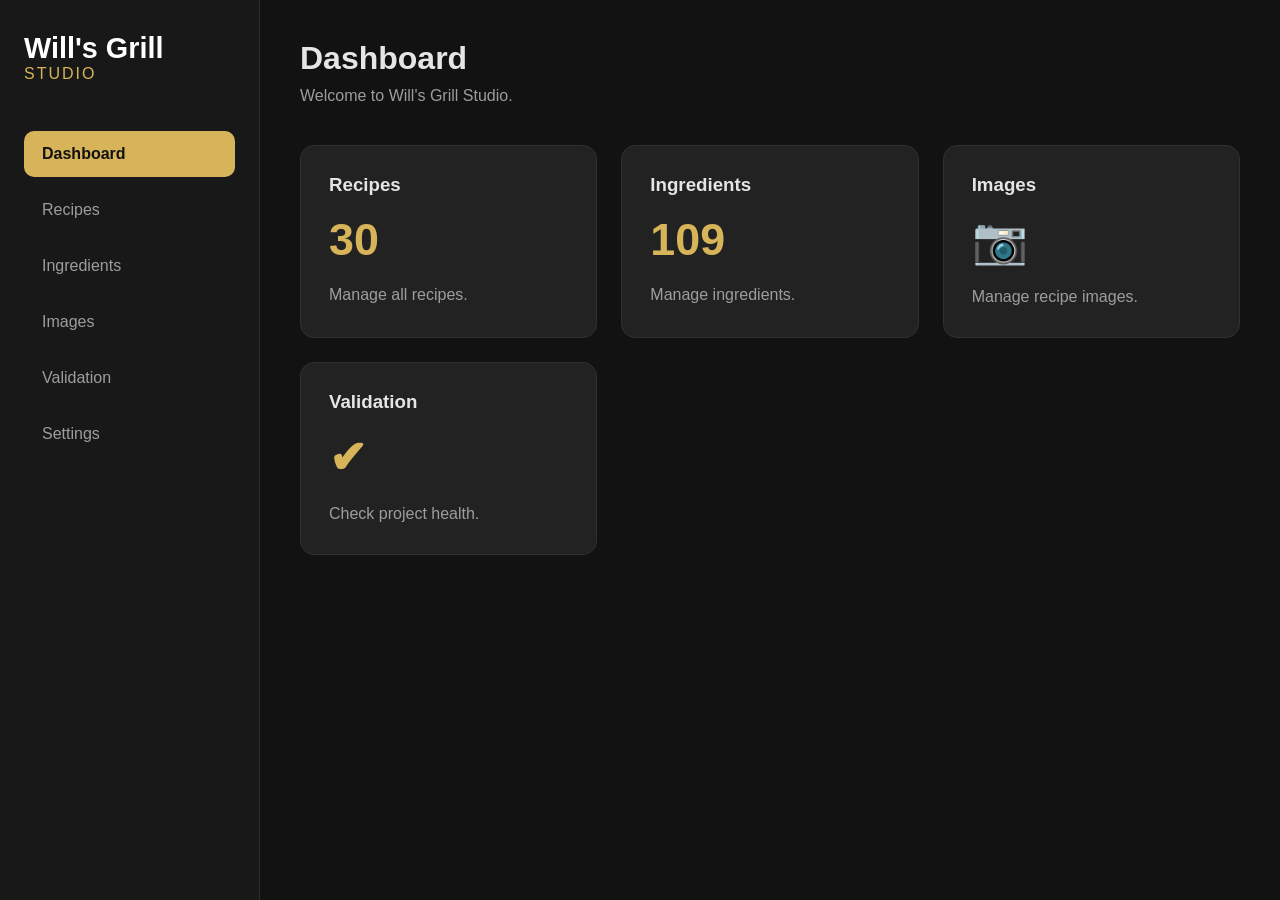
==== index.html @ d0d56530 "alpha" ====
<!DOCTYPE html>
<html lang="en">

<head>

    <meta charset="UTF-8">
    <meta name="viewport" content="width=device-width, initial-scale=1.0">

    <title>Will's Grill Studio</title>

    <link rel="stylesheet" href="assets/css/style.css">

</head>

<body>

<div class="app">

    <aside class="sidebar">

        <div class="brand">

            <h1>Will's Grill</h1>

            <span>Studio</span>

        </div>

        <nav>

            <a href="index.html" class="active">
                Dashboard
            </a>

            <a href="pages/recipes.html">
                Recipes
            </a>

            <a href="pages/ingredients.html">
                Ingredients
            </a>

            <a href="pages/images.html">
                Images
            </a>

            <a href="pages/validation.html">
                Validation
            </a>

            <a href="pages/settings.html">
                Settings
            </a>

        </nav>

    </aside>

    <main class="content">

        <header>

            <h2>Dashboard</h2>

            <p>
                Welcome to Will's Grill Studio.
            </p>

        </header>

        <section class="dashboard-grid">

            <div class="card">

                <h3>Recipes</h3>

                <div class="stat" id="recipeCount">
                    --
                </div>

                <p>Manage all recipes.</p>

            </div>

            <div class="card">

                <h3>Ingredients</h3>

                <div class="stat" id="ingredientCount">
                    --
                </div>

                <p>Manage ingredients.</p>

            </div>

            <div class="card">

                <h3>Images</h3>

                <div class="stat">
                    📷
                </div>

                <p>Manage recipe images.</p>

            </div>

            <div class="card">

                <h3>Validation</h3>

                <div class="stat">
                    ✔
                </div>

                <p>Check project health.</p>

            </div>

        </section>

    </main>

</div>

<script src="assets/js/config.js"></script>
<script src="assets/js/app.js"></script>

</body>

</html>
---- assets/css/style.css ----
/* ==================================================
   Will's Grill Studio
   ================================================== */

:root{

    --background:#121212;
    --sidebar:#181818;
    --card:#222222;
    --border:#303030;

    --gold:#d7b45a;
    --white:#ffffff;
    --text:#e5e5e5;
    --muted:#9d9d9d;

    --radius:14px;

}

*{

    margin:0;
    padding:0;
    box-sizing:border-box;

}

body{

    font-family:Inter,Segoe UI,Arial,sans-serif;

    background:var(--background);

    color:var(--text);

}

a{

    color:inherit;
    text-decoration:none;

}

.app{

    display:grid;

    grid-template-columns:260px 1fr;

    min-height:100vh;

}

/* ===========================
   Sidebar
   =========================== */

.sidebar{

    background:var(--sidebar);

    border-right:1px solid var(--border);

    padding:32px 24px;

}

.brand{

    margin-bottom:48px;

}

.brand h1{

    color:white;

    font-size:1.8rem;

    font-weight:700;

}

.brand span{

    color:var(--gold);

    font-size:1rem;

    letter-spacing:2px;

    text-transform:uppercase;

}

nav{

    display:flex;

    flex-direction:column;

    gap:10px;

}

nav a{

    padding:14px 18px;

    border-radius:10px;

    transition:.2s;

    color:var(--muted);

}

nav a:hover{

    background:#252525;

    color:white;

}

nav a.active{

    background:var(--gold);

    color:#111;

    font-weight:600;

}

/* ===========================
   Main
   =========================== */

.content{

    padding:40px;

}

header{

    margin-bottom:40px;

}

header h2{

    font-size:2rem;

    margin-bottom:10px;

}

header p{

    color:var(--muted);

}

/* ===========================
   Dashboard
   =========================== */

.dashboard-grid{

    display:grid;

    grid-template-columns:repeat(auto-fit,minmax(240px,1fr));

    gap:24px;

}

.card{

    background:var(--card);

    border:1px solid var(--border);

    border-radius:var(--radius);

    padding:28px;

    transition:.2s;

}

.card:hover{

    border-color:var(--gold);

    transform:translateY(-3px);

}

.card h3{

    margin-bottom:18px;

}

.stat{

    font-size:2.8rem;

    color:var(--gold);

    font-weight:700;

    margin-bottom:18px;

}

.card p{

    color:var(--muted);

    line-height:1.5;

}

/* ===========================
   Responsive
   =========================== */

@media (max-width:900px){

    .app{

        grid-template-columns:1fr;

    }

    .sidebar{

        border-right:none;

        border-bottom:1px solid var(--border);

    }

    nav{

        flex-direction:row;

        flex-wrap:wrap;

    }

}
/* ==================================================
   Recipes
================================================== */

.page-header{

    display:flex;

    justify-content:space-between;

    align-items:center;

    margin-bottom:24px;

}

.toolbar{

    margin-bottom:24px;

}

.toolbar input{

    width:100%;

    max-width:420px;

    padding:14px;

    border-radius:10px;

    border:none;

    background:#222;

    color:white;

}

.primary-button{

    background:var(--gold);

    color:#111;

    border:none;

    padding:14px 22px;

    border-radius:10px;

    cursor:pointer;

    font-weight:600;

}

.secondary-button{

    background:#2a2a2a;
    color:var(--text);
    border:1px solid var(--border);
    padding:10px 14px;
    border-radius:10px;
    cursor:pointer;

}

.recipe-grid{

    display:grid;

    grid-template-columns:repeat(auto-fill,minmax(320px,1fr));

    gap:24px;

}

.recipe-card{

    background:var(--card);

    border:1px solid var(--border);

    border-radius:14px;

    overflow:hidden;

    cursor:pointer;

    transition:.2s;

}

.recipe-card:hover{

    transform:translateY(-4px);

    border-color:var(--gold);

}

.recipe-image{

    aspect-ratio:16/9;

    overflow:hidden;

}

.recipe-image img{

    width:100%;

    height:100%;

    object-fit:cover;

}

.recipe-body{

    padding:18px;

}

.recipe-body h3{

    margin-bottom:10px;

}

.recipe-body p{

    color:var(--muted);

    margin-bottom:16px;

}

.recipe-meta{

    display:flex;

    gap:16px;

    color:var(--gold);

    font-size:.9rem;

}

.edit-action{

    width:90px;

}

.editor-panel{

    position:fixed;
    top:0;
    right:-100%;
    width:min(760px, 100%);
    height:100vh;
    background:var(--sidebar);
    border-left:1px solid var(--border);
    box-shadow:-10px 0 30px rgba(0,0,0,.35);
    transition:right .25s ease;
    z-index:20;
    display:flex;
    flex-direction:column;

}

.editor-panel.open{

    right:0;

}

.editor-header,
.editor-body{

    padding:24px;

}

.editor-header{

    display:flex;
    justify-content:space-between;
    align-items:center;
    border-bottom:1px solid var(--border);
}

.editor-body{

    overflow-y:auto;
}

.editor-tabs{

    display:flex;
    flex-wrap:wrap;
    gap:10px;
    margin-bottom:20px;
}

.tab{

    background:#222;
    color:var(--text);
    border:1px solid var(--border);
    border-radius:999px;
    padding:8px 12px;
    cursor:pointer;

}

.tab.active{

    background:var(--gold);
    color:#111;
    border-color:var(--gold);

}

.editor-form{

    display:flex;
    flex-direction:column;
    gap:20px;
}

.editor-section.hidden{

    display:none;

}

.editor-section.visible{

    display:block;

}

.field-grid{

    display:grid;
    grid-template-columns:repeat(2, minmax(0, 1fr));
    gap:16px;

}

.field-grid .full-width{

    grid-column:1 / -1;

}

label{

    display:flex;
    flex-direction:column;
    gap:8px;
    color:var(--muted);
    font-size:.95rem;

}

input,
textarea,
select{

    width:100%;
    padding:12px 14px;
    border-radius:10px;
    border:1px solid var(--border);
    background:#1d1d1d;
    color:var(--text);

}

textarea{

    resize:vertical;

}

.editor-table{

    width:100%;
    border-collapse:collapse;
}

.editor-table th,
.editor-table td{

    padding:10px 8px;
    vertical-align:top;
}

.section-header{

    display:flex;
    justify-content:space-between;
    align-items:center;
    margin-bottom:12px;
}

.method-row{

    display:grid;
    gap:10px;
    margin-bottom:14px;
}

.method-label{

    color:var(--gold);
    font-size:.95rem;
}

.editor-actions{

    display:flex;
    gap:12px;
    margin-top:8px;
}

.editor-feedback{

    min-height:20px;
    color:var(--gold);
}

.editor-feedback.error{

    color:#ff8a80;
}

.empty-state{

    text-align:center;
    color:var(--muted);
    padding:30px 0;

}

@media (max-width:900px){

    .field-grid{
        grid-template-columns:1fr;
    }

    .section-header{
        flex-direction:column;
        align-items:flex-start;
        gap:10px;
    }

}
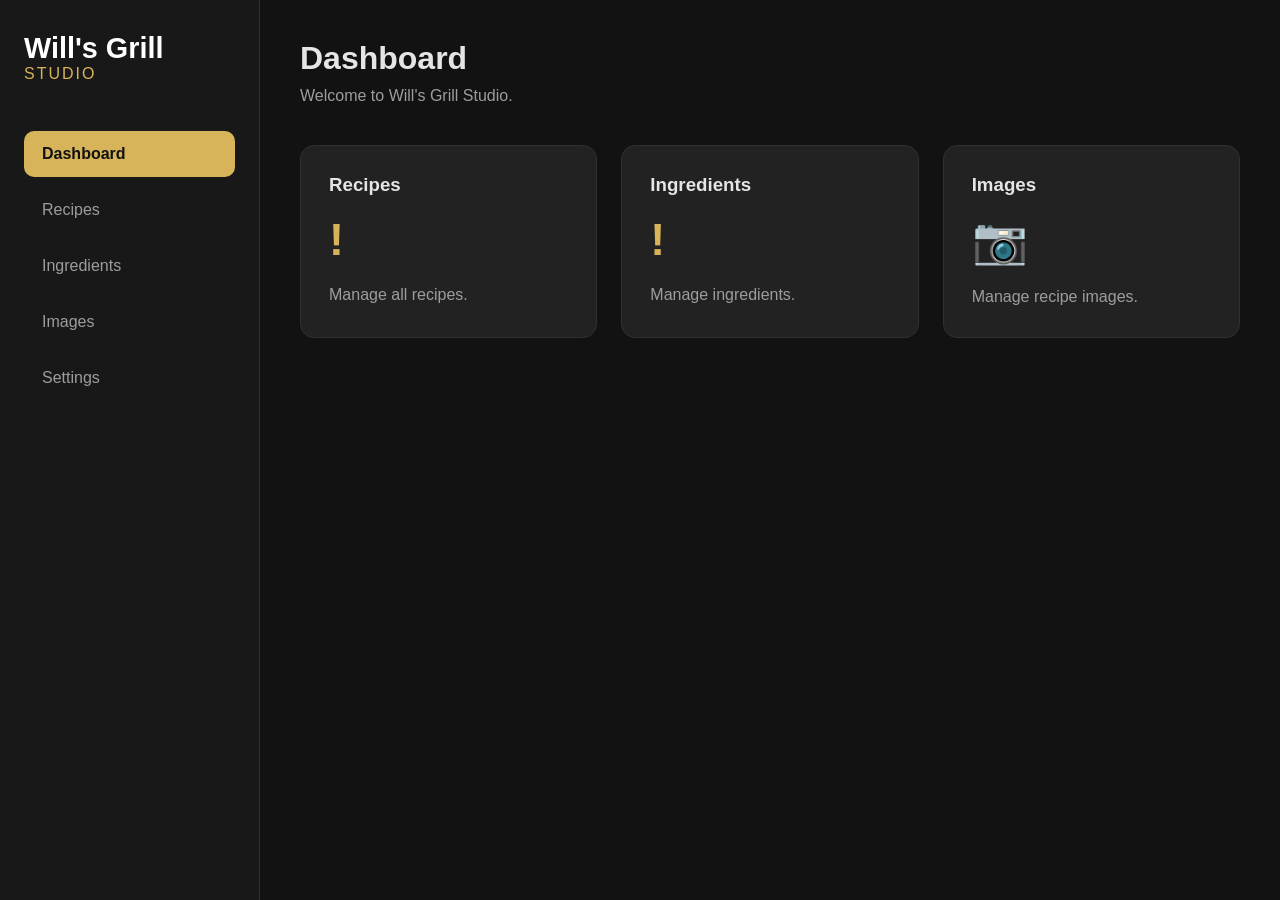
==== commit 0d3c1560: "remove unnecessary" ====
--- a/index.html
+++ b/index.html
@@ -42,10 +42,6 @@
 
             <a href="pages/images.html">
                 Images
-            </a>
-
-            <a href="pages/validation.html">
-                Validation
             </a>
 
             <a href="pages/settings.html">
@@ -106,18 +102,6 @@
 
             </div>
 
-            <div class="card">
-
-                <h3>Validation</h3>
-
-                <div class="stat">
-                    ✔
-                </div>
-
-                <p>Check project health.</p>
-
-            </div>
-
         </section>
 
     </main>
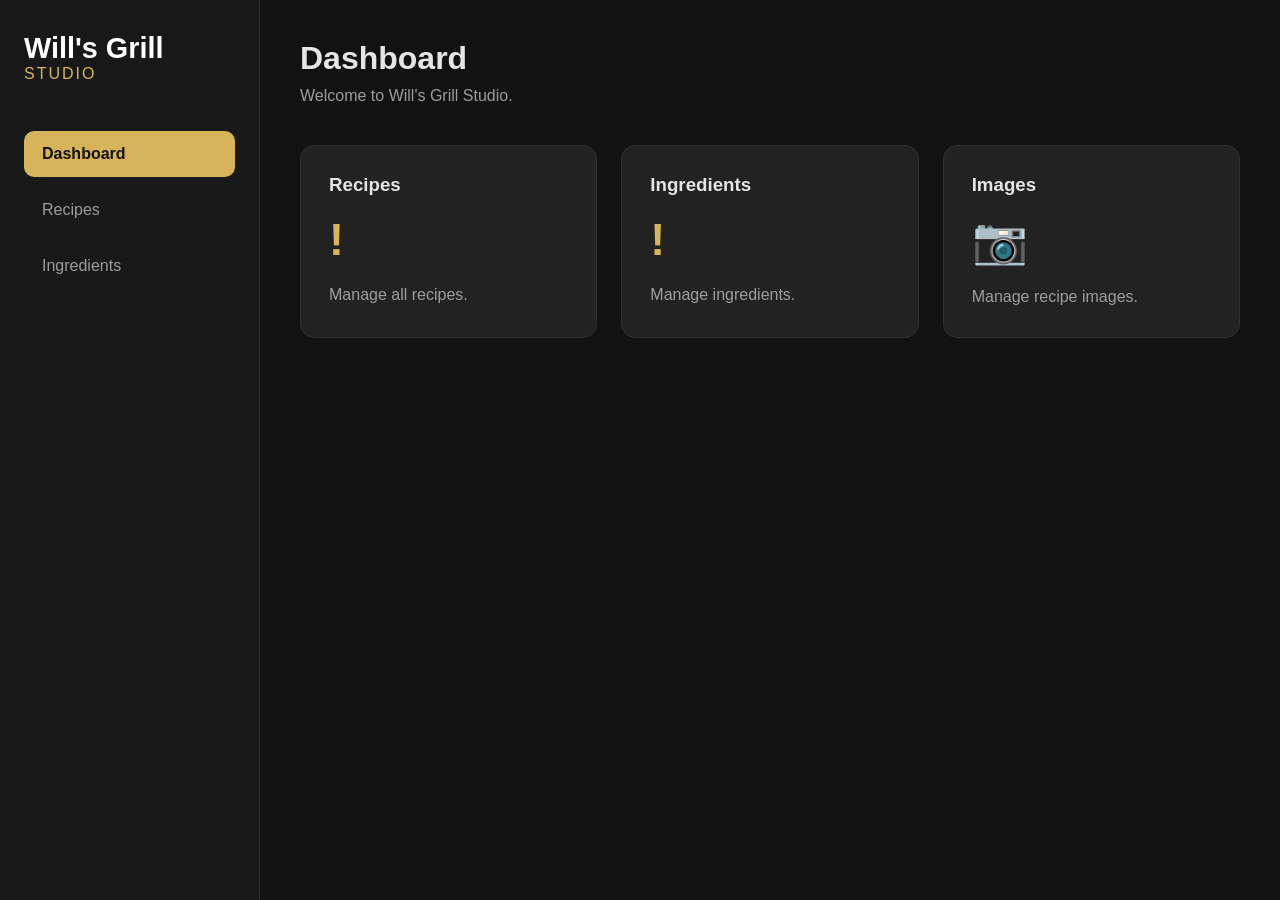
==== commit 69b2228d: "update" ====
--- a/index.html
+++ b/index.html
@@ -38,14 +38,6 @@
 
             <a href="pages/ingredients.html">
                 Ingredients
-            </a>
-
-            <a href="pages/images.html">
-                Images
-            </a>
-
-            <a href="pages/settings.html">
-                Settings
             </a>
 
         </nav>
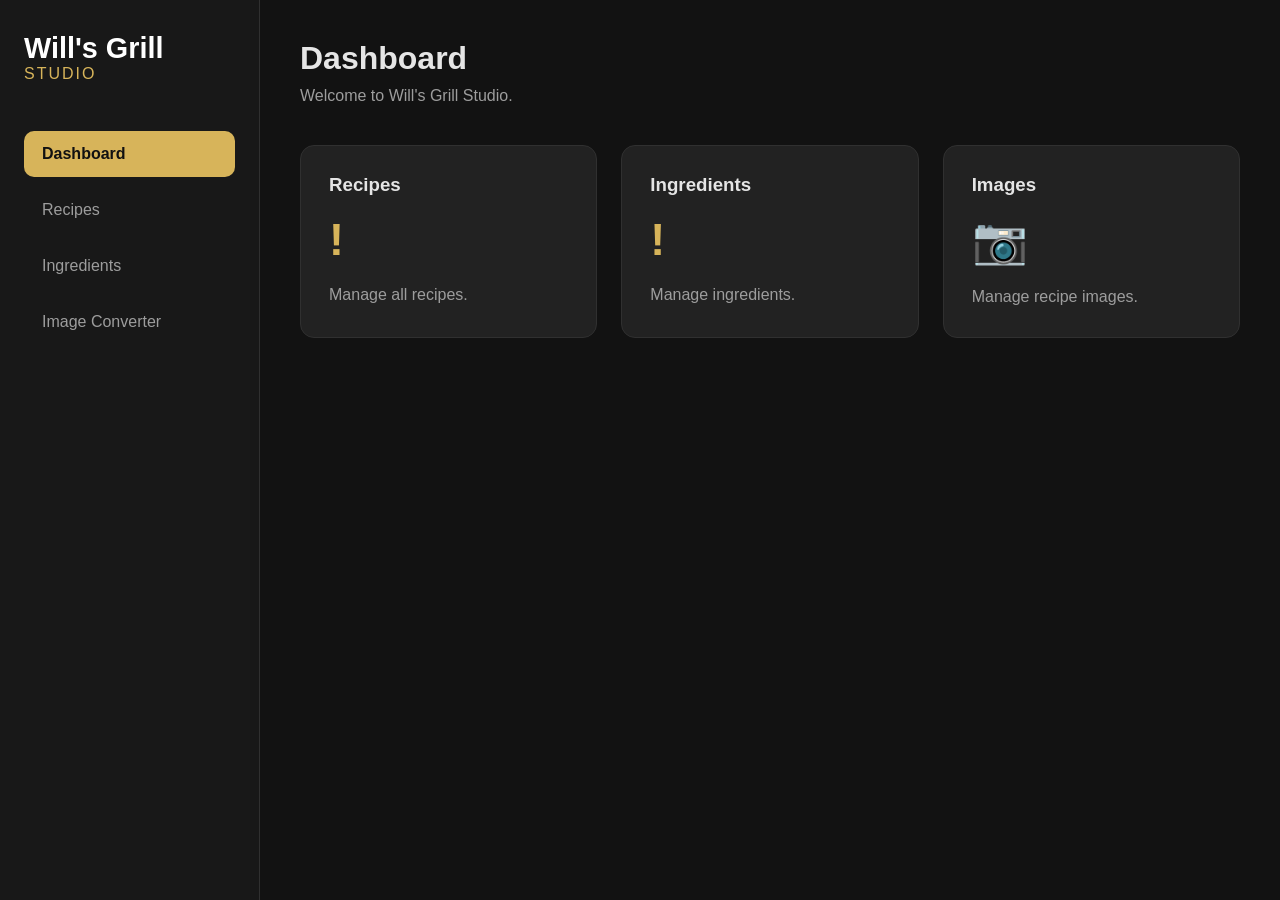
==== commit df3e8712: "Updates" ====
--- a/index.html
+++ b/index.html
@@ -38,6 +38,10 @@
 
             <a href="pages/ingredients.html">
                 Ingredients
+            </a>
+
+            <a href="pages/image-converter.html">
+                Image Converter
             </a>
 
         </nav>
--- a/assets/css/style.css
+++ b/assets/css/style.css
@@ -274,25 +274,71 @@
 
 .toolbar{
 
+    display:flex;
+
+    flex-wrap:wrap;
+
+    gap:12px;
+
+    align-items:center;
+
     margin-bottom:24px;
 
 }
 
 .toolbar input{
 
+    flex:1;
+
+    min-width:220px;
+
+    max-width:420px;
+
     width:100%;
 
-    max-width:420px;
-
-    padding:14px;
-
-    border-radius:10px;
-
-    border:none;
-
+    height:48px;
+    padding:12px 16px;
+    border:1px solid var(--border);
+    border-radius:12px;
+    background:#1d1d1d;
+    color:var(--text);
+    font:inherit;
+    outline:none;
+    transition:border-color .2s ease, box-shadow .2s ease, background .2s ease;
+
+}
+
+.toolbar input::placeholder,
+.ingredient-search-input::placeholder,
+.category-search-input::placeholder{
+
+    color:var(--muted);
+
+}
+
+.toolbar input:focus,
+.ingredient-search-input:focus,
+.category-search-input:focus{
+
+    border-color:var(--gold);
     background:#222;
-
-    color:white;
+    box-shadow:0 0 0 3px rgba(215,180,90,.15);
+
+}
+
+.toolbar input[type="search"],
+.ingredient-search-input{
+
+    appearance:none;
+    -webkit-appearance:none;
+
+}
+
+.toolbar input[type="search"]::-webkit-search-cancel-button,
+.ingredient-search-input::-webkit-search-cancel-button{
+
+    filter:invert(1) opacity(.65);
+    cursor:pointer;
 
 }
 
@@ -409,9 +455,101 @@
 
 }
 
+.recipe-table{
+
+    width:100%;
+    border:1px solid var(--border);
+    border-radius:var(--radius);
+    border-spacing:0;
+    background:var(--card);
+    overflow:hidden;
+    text-align:left;
+
+}
+
+.recipe-table th,
+.recipe-table td{
+
+    padding:16px 18px;
+    vertical-align:middle;
+
+}
+
+.recipe-table th{
+
+    background:#292929;
+    color:var(--gold);
+    font-size:.78rem;
+    font-weight:700;
+    letter-spacing:.08em;
+    text-transform:uppercase;
+    white-space:nowrap;
+
+}
+
+.recipe-table td{
+
+    border-top:1px solid var(--border);
+    color:var(--text);
+    line-height:1.4;
+
+}
+
+.recipe-table tbody tr{
+
+    transition:background .2s ease;
+
+}
+
+.recipe-table tbody tr:nth-child(even){
+
+    background:rgba(255,255,255,.025);
+
+}
+
+.recipe-table tbody tr:hover{
+
+    background:rgba(215,180,90,.09);
+
+}
+
+.recipe-table td:first-child{
+
+    color:var(--gold);
+    font-weight:600;
+    white-space:nowrap;
+
+}
+
+.recipe-table td:last-child,
+.recipe-table th:last-child{
+
+    text-align:right;
+
+}
+
 .edit-action{
 
-    width:90px;
+    width:110px;
+
+}
+
+@media (max-width: 760px){
+
+    .recipe-table{
+
+        display:block;
+        overflow-x:auto;
+        white-space:nowrap;
+
+    }
+
+    .recipe-table th,
+    .recipe-table td{
+
+        padding:14px;
+
+    }
 
 }
 
@@ -533,6 +671,7 @@
 select{
 
     width:100%;
+    box-sizing:border-box;
     padding:12px 14px;
     border-radius:10px;
     border:1px solid var(--border);
@@ -541,6 +680,14 @@
 
 }
 
+.ingredient-search-input{
+
+    appearance:none;
+    -webkit-appearance:none;
+    font:inherit;
+
+}
+
 textarea{
 
     resize:vertical;
@@ -599,6 +746,103 @@
     color:#ff8a80;
 }
 
+
+.converter-card{
+
+    max-width:860px;
+
+}
+
+.converter-fields{
+
+    display:grid;
+    grid-template-columns:2fr 1fr;
+    gap:20px;
+
+}
+
+.upload-field input[type="file"]{
+
+    padding:10px;
+    cursor:pointer;
+
+}
+
+.field-help{
+
+    color:var(--muted);
+    font-size:.82rem;
+    line-height:1.4;
+
+}
+
+.converter-actions{
+
+    display:flex;
+    flex-wrap:wrap;
+    gap:12px;
+    margin-top:24px;
+
+}
+
+.image-preview-grid{
+
+    display:grid;
+    grid-template-columns:repeat(auto-fill, minmax(220px, 1fr));
+    gap:18px;
+    margin-top:24px;
+
+}
+
+.image-preview-card{
+
+    overflow:hidden;
+    background:var(--card);
+    border:1px solid var(--border);
+    border-radius:var(--radius);
+
+}
+
+.image-preview-frame{
+
+    aspect-ratio:4 / 3;
+    background:#151515;
+
+}
+
+.image-preview-frame img{
+
+    width:100%;
+    height:100%;
+    display:block;
+    object-fit:contain;
+
+}
+
+.image-preview-details{
+
+    display:flex;
+    flex-direction:column;
+    gap:5px;
+    padding:14px 16px;
+
+}
+
+.image-preview-details strong{
+
+    color:var(--gold);
+
+}
+
+.image-preview-details span{
+
+    overflow:hidden;
+    color:var(--muted);
+    font-size:.82rem;
+    text-overflow:ellipsis;
+    white-space:nowrap;
+
+}
 .empty-state{
 
     text-align:center;
@@ -610,6 +854,10 @@
 @media (max-width:900px){
 
     .field-grid{
+        grid-template-columns:1fr;
+    }
+
+    .converter-fields{
         grid-template-columns:1fr;
     }
 
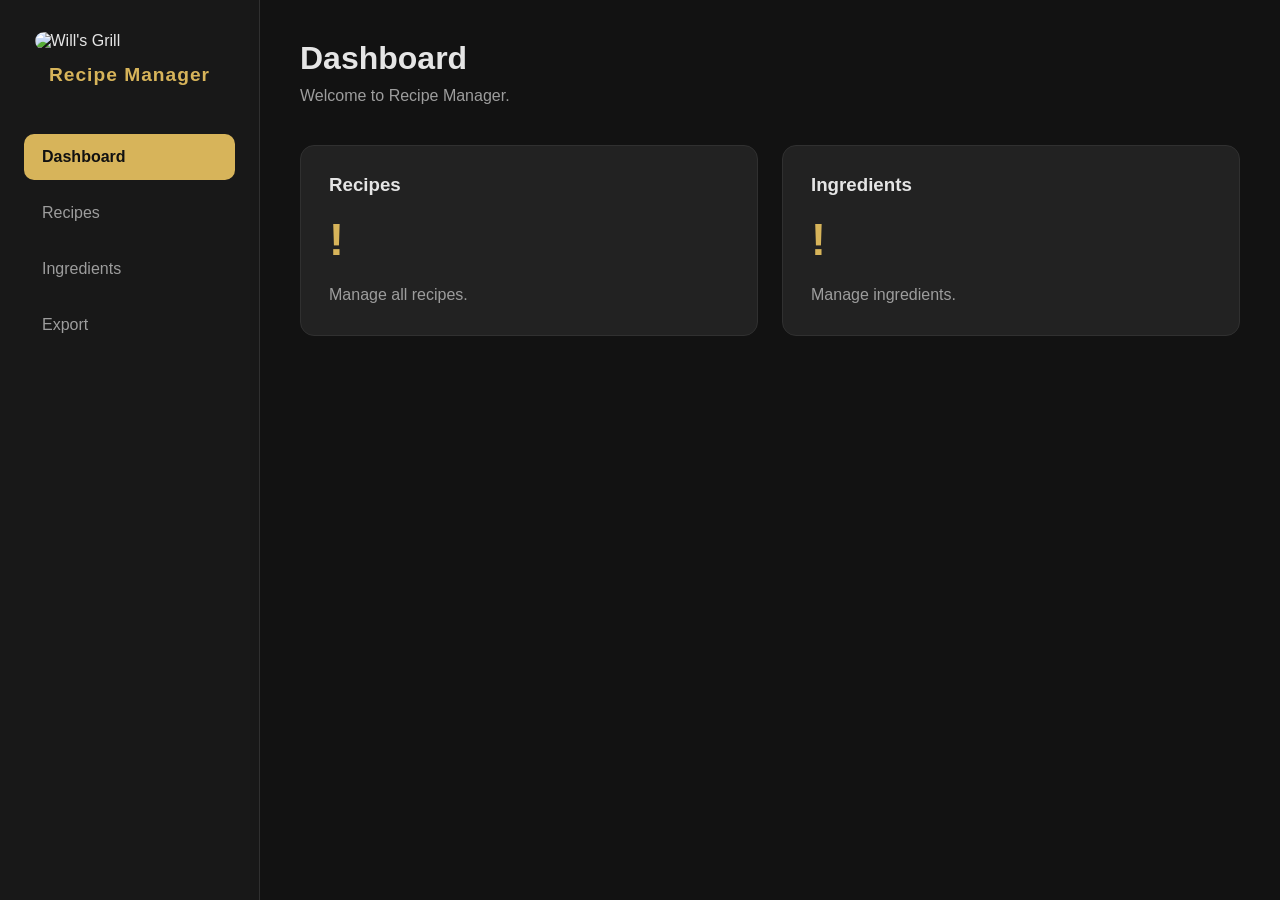
==== commit 3c76d688: "Beta" ====
--- a/index.html
+++ b/index.html
@@ -6,7 +6,7 @@
     <meta charset="UTF-8">
     <meta name="viewport" content="width=device-width, initial-scale=1.0">
 
-    <title>Will's Grill Studio</title>
+    <title>Recipe Manager</title>
 
     <link rel="stylesheet" href="assets/css/style.css">
 
@@ -19,10 +19,10 @@
     <aside class="sidebar">
 
         <div class="brand">
-
-            <h1>Will's Grill</h1>
-
-            <span>Studio</span>
+            <img class="brand-logo"
+                 src="https://willsgrill.github.io/Wills-Grill/assets/images/logo.jpg"
+                 alt="Will's Grill">
+            <span>Recipe Manager</span>
 
         </div>
 
@@ -40,8 +40,8 @@
                 Ingredients
             </a>
 
-            <a href="pages/image-converter.html">
-                Image Converter
+            <a href="pages/export.html">
+                Export
             </a>
 
         </nav>
@@ -55,14 +55,14 @@
             <h2>Dashboard</h2>
 
             <p>
-                Welcome to Will's Grill Studio.
+                Welcome to Recipe Manager.
             </p>
 
         </header>
 
         <section class="dashboard-grid">
 
-            <div class="card">
+            <a href="pages/recipes.html" class="card">
 
                 <h3>Recipes</h3>
 
@@ -72,9 +72,9 @@
 
                 <p>Manage all recipes.</p>
 
-            </div>
+            </a>
 
-            <div class="card">
+            <a href="pages/ingredients.html" class="card">
 
                 <h3>Ingredients</h3>
 
@@ -84,19 +84,7 @@
 
                 <p>Manage ingredients.</p>
 
-            </div>
-
-            <div class="card">
-
-                <h3>Images</h3>
-
-                <div class="stat">
-                    📷
-                </div>
-
-                <p>Manage recipe images.</p>
-
-            </div>
+            </a>
 
         </section>
 
--- a/assets/css/style.css
+++ b/assets/css/style.css
@@ -1,5 +1,5 @@
 /* ==================================================
-   Will's Grill Studio
+    Recipe Manager
    ================================================== */
 
 :root{
@@ -70,28 +70,33 @@
 .brand{
 
     margin-bottom:48px;
-
-}
-
-.brand h1{
-
-    color:white;
-
-    font-size:1.8rem;
-
-    font-weight:700;
+    text-align:left;
+
+}
+
+.brand-logo{
+
+    display:block;
+    width:100%;
+    max-width:190px;
+    height:auto;
+    margin:0 auto 14px;
+    border-radius:10px;
+    padding:0;
+    box-sizing:border-box;
+
+    color:var(--text);
 
 }
 
 .brand span{
 
+    display:block;
     color:var(--gold);
-
-    font-size:1rem;
-
-    letter-spacing:2px;
-
-    text-transform:uppercase;
+    font-size:1.2rem;
+    font-weight:600;
+    letter-spacing:1px;
+    text-align:center;
 
 }
 
@@ -259,6 +264,70 @@
 /* ==================================================
    Recipes
 ================================================== */
+
+button{
+
+    min-height:42px;
+    padding:10px 16px;
+    border:1px solid transparent;
+    border-radius:999px;
+    cursor:pointer;
+    font:inherit;
+    font-weight:600;
+    line-height:1.2;
+    transition:background .2s ease, border-color .2s ease, color .2s ease, box-shadow .2s ease, transform .2s ease;
+
+}
+
+button:hover:not(:disabled){
+
+    transform:translateY(-1px);
+
+}
+
+button:focus-visible{
+
+    outline:none;
+    box-shadow:0 0 0 3px rgba(215,180,90,.25);
+
+}
+
+button:disabled{
+
+    cursor:not-allowed;
+    opacity:.55;
+
+}
+
+.primary-button{
+
+    background:var(--gold);
+    color:#111;
+    border-color:var(--gold);
+
+}
+
+.primary-button:hover:not(:disabled){
+
+    background:#e5c873;
+    border-color:#e5c873;
+
+}
+
+.secondary-button{
+
+    background:#242424;
+    color:var(--text);
+    border-color:var(--border);
+
+}
+
+.secondary-button:hover:not(:disabled){
+
+    background:#303030;
+    border-color:#555;
+
+}
 
 .page-header{
 
@@ -318,7 +387,8 @@
 
 .toolbar input:focus,
 .ingredient-search-input:focus,
-.category-search-input:focus{
+.category-search-input:focus,
+select:focus{
 
     border-color:var(--gold);
     background:#222;
@@ -326,66 +396,135 @@
 
 }
 
-.toolbar input[type="search"],
-.ingredient-search-input{
-
-    appearance:none;
-    -webkit-appearance:none;
-
-}
-
-.toolbar input[type="search"]::-webkit-search-cancel-button,
-.ingredient-search-input::-webkit-search-cancel-button{
-
-    filter:invert(1) opacity(.65);
+.table-filter{
+
+    width:auto;
+    min-width:150px;
+    height:48px;
+    padding:12px 36px 12px 14px;
     cursor:pointer;
-
-}
-
-.primary-button{
-
-    background:var(--gold);
-
-    color:#111;
-
-    border:none;
-
-    padding:14px 22px;
-
-    border-radius:10px;
-
-    cursor:pointer;
-
+    font:inherit;
+
+}
+
+.table-actions{
+
+    display:flex;
+    justify-content:flex-end;
+    flex-wrap:wrap;
+    gap:8px;
+
+}
+
+.ingredient-picker,
+.category-picker{
+
+    position:relative;
+    min-width:220px;
+
+}
+
+.ingredient-picker .ingredient-search-input,
+.category-picker .category-search-input{
+
+    width:100%;
+    padding-right:38px;
+    background-image:url("data:image/svg+xml,%3Csvg xmlns='http://www.w3.org/2000/svg' width='14' height='8' viewBox='0 0 14 8'%3E%3Cpath d='M1 1l6 6 6-6' fill='none' stroke='%23d7b45a' stroke-width='1.7' stroke-linecap='round' stroke-linejoin='round'/%3E%3C/svg%3E");
+    background-repeat:no-repeat;
+    background-position:right 14px center;
+    background-size:14px 8px;
+
+}
+
+.ingredient-options,
+.category-options{
+
+    position:absolute;
+    top:calc(100% + 6px);
+    right:0;
+    left:0;
+    z-index:30;
+    max-height:240px;
+    overflow-y:auto;
+    padding:6px;
+    border:1px solid var(--border);
+    border-radius:12px;
+    background:#202020;
+    box-shadow:0 12px 28px rgba(0,0,0,.35);
+
+}
+
+.ingredient-options button,
+.category-options button{
+
+    display:flex;
+    align-items:center;
+    justify-content:space-between;
+    width:100%;
+    min-height:38px;
+    padding:8px 10px;
+    border:0;
+    border-radius:8px;
+    background:transparent;
+    color:var(--text);
+    text-align:left;
+    font-size:.9rem;
+    font-weight:400;
+
+}
+
+.ingredient-options button[hidden],
+.category-options button[hidden]{
+
+    display:none;
+
+}
+
+.ingredient-options button:hover,
+.category-options button:hover{
+
+    background:#303030;
+    transform:none;
+
+}
+
+.ingredient-options button span{
+
+    margin-left:12px;
+    color:var(--muted);
+    font-size:.75rem;
+
+}
+
+.table-action-button{
+
+    min-width:72px;
+    min-height:38px;
+    padding:8px 14px;
+    text-align:center;
+
+}
+
+.danger-button{
+
+    background:transparent;
+    color:#ff9b91;
+    border:1px solid rgba(255,138,128,.45);
+
+}
+
+.danger-button:hover{
+
+    background:rgba(255,138,128,.12);
+    border-color:#ff8a80;
+
+}
+
+.recipe-card{
+
+    font-size:1.05rem;
     font-weight:600;
-
-}
-
-.secondary-button{
-
-    background:#2a2a2a;
-    color:var(--text);
-    border:1px solid var(--border);
-    padding:10px 14px;
-    border-radius:10px;
-    cursor:pointer;
-
-}
-
-.recipe-grid{
-
-    display:grid;
-
-    grid-template-columns:repeat(auto-fill,minmax(320px,1fr));
-
-    gap:24px;
-
-}
-
-.recipe-card{
-
-    background:var(--card);
-
-    border:1px solid var(--border);
+    letter-spacing:1px;
 
     border-radius:14px;
 
@@ -591,6 +730,25 @@
     border-bottom:1px solid var(--border);
 }
 
+.editor-header > button{
+
+    width:42px;
+    min-height:42px;
+    padding:0;
+    background:#242424;
+    color:var(--text);
+    border-color:var(--border);
+    font-size:1.15rem;
+
+}
+
+.editor-header > button:hover:not(:disabled){
+
+    background:#303030;
+    border-color:#555;
+
+}
+
 .editor-body{
 
     overflow-y:auto;
@@ -680,6 +838,146 @@
 
 }
 
+select{
+
+    appearance:none;
+    -webkit-appearance:none;
+    padding-right:42px;
+    background-image:url("data:image/svg+xml,%3Csvg xmlns='http://www.w3.org/2000/svg' width='14' height='8' viewBox='0 0 14 8'%3E%3Cpath d='M1 1l6 6 6-6' fill='none' stroke='%23d7b45a' stroke-width='1.7' stroke-linecap='round' stroke-linejoin='round'/%3E%3C/svg%3E");
+    background-repeat:no-repeat;
+    background-position:right 14px center;
+    background-size:14px 8px;
+    cursor:pointer;
+
+}
+
+select option{
+
+    background:#1d1d1d;
+    color:var(--text);
+
+}
+
+input[type="file"]{
+
+    cursor:pointer;
+
+}
+
+input[type="file"]::file-selector-button{
+
+    margin-right:10px;
+    padding:9px 14px;
+    border:1px solid var(--border);
+    border-radius:999px;
+    background:#242424;
+    color:var(--text);
+    cursor:pointer;
+    font:inherit;
+    font-weight:600;
+
+}
+
+input[type="file"]::file-selector-button:hover{
+
+    background:#303030;
+    border-color:#555;
+
+}
+
+.field-help{
+
+    color:var(--muted);
+    font-size:.82rem;
+    line-height:1.4;
+
+}
+
+.recipe-image-upload-preview{
+
+    display:flex;
+    flex-direction:column;
+    justify-content:center;
+    gap:6px;
+    min-height:88px;
+    padding:16px;
+    border:1px dashed var(--border);
+    border-radius:10px;
+    color:var(--muted);
+    font-size:.9rem;
+
+}
+
+.recipe-image-upload-preview.has-image{
+
+    border-color:var(--gold);
+    background:rgba(215,180,90,.06);
+
+}
+
+.recipe-image-upload-preview strong{
+
+    color:var(--gold);
+
+}
+
+.package-card{
+
+    max-width:900px;
+    margin-bottom:20px;
+
+}
+
+.package-card h3{
+
+    margin-bottom:10px;
+
+}
+
+.package-description{
+
+    max-width:720px;
+    margin-bottom:20px;
+    color:var(--muted);
+    line-height:1.5;
+
+}
+
+.package-file-list{
+
+    display:grid;
+    gap:10px;
+    padding-left:20px;
+    color:var(--gold);
+    font-family:ui-monospace,SFMono-Regular,Menlo,monospace;
+    font-size:.9rem;
+
+}
+
+.package-summary{
+
+    display:flex;
+    align-items:center;
+    justify-content:space-between;
+    gap:20px;
+
+}
+
+.package-actions{
+
+    display:flex;
+    flex-wrap:wrap;
+    justify-content:flex-end;
+    gap:10px;
+
+}
+
+.package-summary p{
+
+    color:var(--muted);
+
+}
+
 .ingredient-search-input{
 
     appearance:none;
@@ -722,6 +1020,14 @@
     margin-bottom:14px;
 }
 
+.method-row textarea{
+
+    height:56px;
+    min-height:56px;
+    resize:vertical;
+
+}
+
 .method-label{
 
     color:var(--gold);
@@ -747,27 +1053,6 @@
 }
 
 
-.converter-card{
-
-    max-width:860px;
-
-}
-
-.converter-fields{
-
-    display:grid;
-    grid-template-columns:2fr 1fr;
-    gap:20px;
-
-}
-
-.upload-field input[type="file"]{
-
-    padding:10px;
-    cursor:pointer;
-
-}
-
 .field-help{
 
     color:var(--muted);
@@ -776,73 +1061,6 @@
 
 }
 
-.converter-actions{
-
-    display:flex;
-    flex-wrap:wrap;
-    gap:12px;
-    margin-top:24px;
-
-}
-
-.image-preview-grid{
-
-    display:grid;
-    grid-template-columns:repeat(auto-fill, minmax(220px, 1fr));
-    gap:18px;
-    margin-top:24px;
-
-}
-
-.image-preview-card{
-
-    overflow:hidden;
-    background:var(--card);
-    border:1px solid var(--border);
-    border-radius:var(--radius);
-
-}
-
-.image-preview-frame{
-
-    aspect-ratio:4 / 3;
-    background:#151515;
-
-}
-
-.image-preview-frame img{
-
-    width:100%;
-    height:100%;
-    display:block;
-    object-fit:contain;
-
-}
-
-.image-preview-details{
-
-    display:flex;
-    flex-direction:column;
-    gap:5px;
-    padding:14px 16px;
-
-}
-
-.image-preview-details strong{
-
-    color:var(--gold);
-
-}
-
-.image-preview-details span{
-
-    overflow:hidden;
-    color:var(--muted);
-    font-size:.82rem;
-    text-overflow:ellipsis;
-    white-space:nowrap;
-
-}
 .empty-state{
 
     text-align:center;
@@ -852,13 +1070,35 @@
 }
 
 @media (max-width:900px){
+
+    .content{
+        padding:24px 18px;
+    }
+
+    .page-header{
+        align-items:flex-start;
+        flex-direction:column;
+        gap:16px;
+    }
 
     .field-grid{
         grid-template-columns:1fr;
     }
 
-    .converter-fields{
-        grid-template-columns:1fr;
+    .package-summary{
+        align-items:stretch;
+        flex-direction:column;
+    }
+
+    .package-actions,
+    .editor-actions{
+        justify-content:stretch;
+        width:100%;
+    }
+
+    .package-actions button,
+    .editor-actions button{
+        flex:1;
     }
 
     .section-header{
